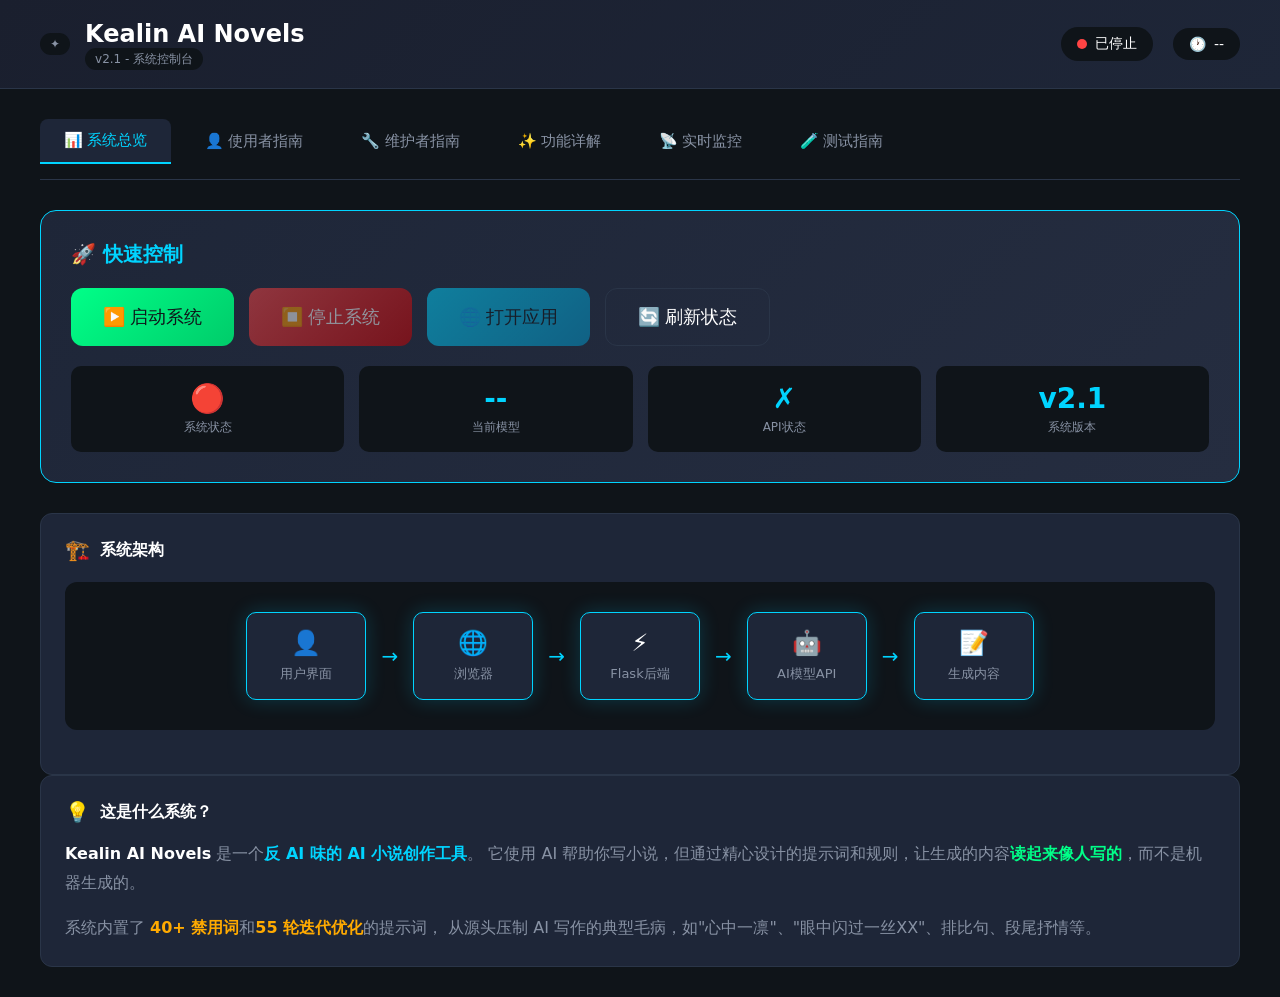
==== dashboard.html @ b48232cb "v2.1: 修复所有按钮无响应的致命 Bug + 测试数据 + Dashboard 更新 ## 修复 - [致命] 修复 JS 变量作用域 bug：const 声明在 try 块内导致后续所有事件绑定" ====
<!DOCTYPE html>
<html lang="zh-CN">
<head>
    <meta charset="UTF-8">
    <meta name="viewport" content="width=device-width, initial-scale=1.0">
    <title>Kealin AI Novels - 系统控制台</title>
    <style>
        * {
            margin: 0;
            padding: 0;
            box-sizing: border-box;
        }

        :root {
            --bg-primary: #0f1419;
            --bg-secondary: #1a1f2e;
            --bg-card: #1e2638;
            --accent: #00d4ff;
            --accent-dark: #0099cc;
            --success: #00ff88;
            --warning: #ffaa00;
            --danger: #ff4444;
            --text-primary: #ffffff;
            --text-secondary: #8892a4;
            --border: #2a3548;
        }

        body {
            font-family: 'Segoe UI', system-ui, -apple-system, sans-serif;
            background: var(--bg-primary);
            color: var(--text-primary);
            min-height: 100vh;
        }

        /* Header */
        .header {
            background: linear-gradient(135deg, var(--bg-secondary), var(--bg-card));
            border-bottom: 1px solid var(--border);
            padding: 20px 40px;
            display: flex;
            justify-content: space-between;
            align-items: center;
        }

        .logo {
            display: flex;
            align-items: center;
            gap: 15px;
        }

        .logo-icon {
            font-size: 32px;
            color: var(--accent);
        }

        .logo h1 {
            font-size: 24px;
            font-weight: 600;
        }

        .logo span {
            font-size: 12px;
            color: var(--text-secondary);
            background: var(--bg-primary);
            padding: 4px 10px;
            border-radius: 12px;
        }

        /* Status Bar */
        .status-bar {
            display: flex;
            gap: 20px;
            align-items: center;
        }

        .status-indicator {
            display: flex;
            align-items: center;
            gap: 8px;
            padding: 8px 16px;
            background: var(--bg-primary);
            border-radius: 20px;
            font-size: 14px;
        }

        .status-dot {
            width: 10px;
            height: 10px;
            border-radius: 50%;
            animation: pulse 2s infinite;
        }

        .status-dot.online { background: var(--success); }
        .status-dot.offline { background: var(--danger); }

        @keyframes pulse {
            0%, 100% { opacity: 1; }
            50% { opacity: 0.5; }
        }

        /* Main Container */
        .container {
            max-width: 1400px;
            margin: 0 auto;
            padding: 30px 40px;
        }

        /* Tabs */
        .tabs {
            display: flex;
            gap: 10px;
            margin-bottom: 30px;
            border-bottom: 1px solid var(--border);
            padding-bottom: 15px;
        }

        .tab {
            padding: 12px 24px;
            background: transparent;
            border: none;
            color: var(--text-secondary);
            font-size: 15px;
            cursor: pointer;
            border-radius: 8px 8px 0 0;
            transition: all 0.3s;
        }

        .tab:hover {
            color: var(--text-primary);
            background: var(--bg-card);
        }

        .tab.active {
            color: var(--accent);
            background: var(--bg-card);
            border-bottom: 2px solid var(--accent);
        }

        /* Panels */
        .panel {
            display: none;
            animation: fadeIn 0.3s ease;
        }

        .panel.active {
            display: block;
        }

        @keyframes fadeIn {
            from { opacity: 0; transform: translateY(10px); }
            to { opacity: 1; transform: translateY(0); }
        }

        /* Cards */
        .grid {
            display: grid;
            grid-template-columns: repeat(auto-fit, minmax(300px, 1fr));
            gap: 20px;
            margin-bottom: 30px;
        }

        .card {
            background: var(--bg-card);
            border-radius: 12px;
            padding: 24px;
            border: 1px solid var(--border);
            transition: all 0.3s;
        }

        .card:hover {
            border-color: var(--accent);
            transform: translateY(-2px);
        }

        .card-header {
            display: flex;
            justify-content: space-between;
            align-items: center;
            margin-bottom: 16px;
        }

        .card-title {
            font-size: 16px;
            font-weight: 600;
            display: flex;
            align-items: center;
            gap: 10px;
        }

        .card-icon {
            font-size: 20px;
        }

        /* Buttons */
        .btn {
            padding: 10px 20px;
            border: none;
            border-radius: 8px;
            font-size: 14px;
            font-weight: 500;
            cursor: pointer;
            transition: all 0.3s;
            display: inline-flex;
            align-items: center;
            gap: 8px;
        }

        .btn-primary {
            background: linear-gradient(135deg, var(--accent), var(--accent-dark));
            color: var(--bg-primary);
        }

        .btn-primary:hover {
            transform: scale(1.05);
            box-shadow: 0 4px 15px rgba(0, 212, 255, 0.3);
        }

        .btn-success {
            background: linear-gradient(135deg, var(--success), #00cc6a);
            color: var(--bg-primary);
        }

        .btn-danger {
            background: linear-gradient(135deg, var(--danger), #cc0000);
            color: white;
        }

        .btn-outline {
            background: transparent;
            border: 1px solid var(--border);
            color: var(--text-primary);
        }

        .btn-outline:hover {
            border-color: var(--accent);
            color: var(--accent);
        }

        .btn:disabled {
            opacity: 0.5;
            cursor: not-allowed;
        }

        .btn-lg {
            padding: 16px 32px;
            font-size: 18px;
            border-radius: 12px;
        }

        /* Control Panel */
        .control-panel {
            background: linear-gradient(135deg, var(--bg-card), #252d40);
            border-radius: 16px;
            padding: 30px;
            margin-bottom: 30px;
            border: 1px solid var(--accent);
        }

        .control-panel h2 {
            font-size: 20px;
            margin-bottom: 20px;
            color: var(--accent);
        }

        .control-buttons {
            display: flex;
            gap: 15px;
            flex-wrap: wrap;
        }

        /* Stats */
        .stats-grid {
            display: grid;
            grid-template-columns: repeat(4, 1fr);
            gap: 15px;
            margin-top: 20px;
        }

        .stat-card {
            background: var(--bg-primary);
            padding: 16px;
            border-radius: 10px;
            text-align: center;
        }

        .stat-value {
            font-size: 28px;
            font-weight: 700;
            color: var(--accent);
        }

        .stat-label {
            font-size: 12px;
            color: var(--text-secondary);
            margin-top: 4px;
        }

        /* Log Console */
        .console {
            background: #0a0e14;
            border-radius: 12px;
            padding: 20px;
            font-family: 'Consolas', 'Monaco', monospace;
            font-size: 13px;
            max-height: 400px;
            overflow-y: auto;
            border: 1px solid var(--border);
        }

        .console-line {
            padding: 4px 0;
            border-bottom: 1px solid rgba(255,255,255,0.05);
        }

        .console-time {
            color: var(--text-secondary);
            margin-right: 10px;
        }

        .console-info { color: var(--accent); }
        .console-success { color: var(--success); }
        .console-warning { color: var(--warning); }
        .console-error { color: var(--danger); }

        /* Feature List */
        .feature-list {
            list-style: none;
        }

        .feature-item {
            padding: 16px;
            border-left: 3px solid var(--border);
            margin-bottom: 12px;
            background: var(--bg-primary);
            border-radius: 0 8px 8px 0;
            transition: all 0.3s;
        }

        .feature-item:hover {
            border-left-color: var(--accent);
            background: var(--bg-secondary);
        }

        .feature-item h4 {
            color: var(--accent);
            margin-bottom: 8px;
            display: flex;
            align-items: center;
            gap: 10px;
        }

        .feature-item p {
            color: var(--text-secondary);
            font-size: 14px;
            line-height: 1.6;
        }

        /* Flow Diagram */
        .flow-container {
            display: flex;
            align-items: center;
            justify-content: center;
            flex-wrap: wrap;
            gap: 15px;
            padding: 30px;
            background: var(--bg-primary);
            border-radius: 12px;
            margin: 20px 0;
        }

        .flow-step {
            background: var(--bg-card);
            padding: 16px 24px;
            border-radius: 10px;
            text-align: center;
            border: 1px solid var(--border);
            min-width: 120px;
        }

        .flow-step.active {
            border-color: var(--accent);
            box-shadow: 0 0 20px rgba(0, 212, 255, 0.2);
        }

        .flow-step .icon {
            font-size: 24px;
            margin-bottom: 8px;
        }

        .flow-step .label {
            font-size: 13px;
            color: var(--text-secondary);
        }

        .flow-arrow {
            color: var(--accent);
            font-size: 20px;
        }

        /* API Status */
        .api-status {
            display: flex;
            align-items: center;
            gap: 12px;
            padding: 16px;
            background: var(--bg-primary);
            border-radius: 10px;
            margin-bottom: 12px;
        }

        .api-icon {
            width: 40px;
            height: 40px;
            border-radius: 10px;
            display: flex;
            align-items: center;
            justify-content: center;
            font-size: 20px;
        }

        .api-icon.connected { background: rgba(0, 255, 136, 0.2); }
        .api-icon.disconnected { background: rgba(255, 68, 68, 0.2); }

        .api-info {
            flex: 1;
        }

        .api-name {
            font-weight: 600;
            margin-bottom: 4px;
        }

        .api-endpoint {
            font-size: 12px;
            color: var(--text-secondary);
            font-family: monospace;
        }

        /* Usage Guide */
        .guide-section {
            background: var(--bg-card);
            border-radius: 12px;
            padding: 24px;
            margin-bottom: 20px;
            border: 1px solid var(--border);
        }

        .guide-section h3 {
            color: var(--accent);
            margin-bottom: 16px;
            display: flex;
            align-items: center;
            gap: 10px;
        }

        .guide-step {
            display: flex;
            gap: 16px;
            margin-bottom: 16px;
            padding: 16px;
            background: var(--bg-primary);
            border-radius: 10px;
        }

        .step-number {
            width: 36px;
            height: 36px;
            background: linear-gradient(135deg, var(--accent), var(--accent-dark));
            color: var(--bg-primary);
            border-radius: 50%;
            display: flex;
            align-items: center;
            justify-content: center;
            font-weight: 700;
            flex-shrink: 0;
        }

        .step-content h4 {
            margin-bottom: 8px;
        }

        .step-content p {
            color: var(--text-secondary);
            font-size: 14px;
            line-height: 1.6;
        }

        /* Screenshots */
        .screenshot-grid {
            display: grid;
            grid-template-columns: repeat(2, 1fr);
            gap: 20px;
            margin: 20px 0;
        }

        .screenshot-card {
            background: var(--bg-primary);
            border-radius: 12px;
            overflow: hidden;
            border: 1px solid var(--border);
            transition: all 0.3s;
        }

        .screenshot-card:hover {
            border-color: var(--accent);
            transform: scale(1.02);
        }

        .screenshot-preview {
            height: 200px;
            background: linear-gradient(135deg, var(--bg-secondary), var(--bg-card));
            display: flex;
            align-items: center;
            justify-content: center;
            font-size: 48px;
        }

        .screenshot-info {
            padding: 16px;
        }

        .screenshot-info h4 {
            margin-bottom: 8px;
        }

        .screenshot-info p {
            font-size: 13px;
            color: var(--text-secondary);
        }

        /* Responsive */
        @media (max-width: 768px) {
            .header {
                flex-direction: column;
                gap: 15px;
                padding: 15px 20px;
            }

            .container {
                padding: 20px;
            }

            .stats-grid {
                grid-template-columns: repeat(2, 1fr);
            }

            .screenshot-grid {
                grid-template-columns: 1fr;
            }

            .flow-container {
                flex-direction: column;
            }

            .flow-arrow {
                transform: rotate(90deg);
            }
        }

        /* Tooltip */
        .tooltip {
            position: relative;
            cursor: help;
        }

        .tooltip::after {
            content: attr(data-tooltip);
            position: absolute;
            bottom: 100%;
            left: 50%;
            transform: translateX(-50%);
            background: var(--bg-primary);
            color: var(--text-primary);
            padding: 8px 12px;
            border-radius: 6px;
            font-size: 12px;
            white-space: nowrap;
            opacity: 0;
            visibility: hidden;
            transition: all 0.3s;
            border: 1px solid var(--border);
        }

        .tooltip:hover::after {
            opacity: 1;
            visibility: visible;
        }

        /* Badge */
        .badge {
            padding: 4px 10px;
            border-radius: 12px;
            font-size: 11px;
            font-weight: 600;
        }

        .badge-success { background: rgba(0, 255, 136, 0.2); color: var(--success); }
        .badge-warning { background: rgba(255, 170, 0, 0.2); color: var(--warning); }
        .badge-danger { background: rgba(255, 68, 68, 0.2); color: var(--danger); }

        /* Table */
        .table {
            width: 100%;
            border-collapse: collapse;
        }

        .table th,
        .table td {
            padding: 12px 16px;
            text-align: left;
            border-bottom: 1px solid var(--border);
        }

        .table th {
            background: var(--bg-primary);
            color: var(--text-secondary);
            font-size: 12px;
            text-transform: uppercase;
        }

        .table tr:hover {
            background: var(--bg-secondary);
        }

        /* Keyboard Shortcut */
        .kbd {
            background: var(--bg-primary);
            border: 1px solid var(--border);
            padding: 4px 8px;
            border-radius: 4px;
            font-size: 12px;
            font-family: monospace;
        }
    </style>
</head>
<body>
    <!-- Header -->
    <header class="header">
        <div class="logo">
            <span class="logo-icon">✦</span>
            <div>
                <h1>Kealin AI Novels</h1>
                <span>v2.1 - 系统控制台</span>
            </div>
        </div>
        <div class="status-bar">
            <div class="status-indicator">
                <div class="status-dot" id="statusDot"></div>
                <span id="statusText">检测中...</span>
            </div>
            <div class="status-indicator">
                <span>🕐</span>
                <span id="uptime">--</span>
            </div>
        </div>
    </header>

    <!-- Main Container -->
    <div class="container">
        <!-- Tabs -->
        <div class="tabs">
            <button class="tab active" data-panel="overview">📊 系统总览</button>
            <button class="tab" data-panel="user-guide">👤 使用者指南</button>
            <button class="tab" data-panel="admin-guide">🔧 维护者指南</button>
            <button class="tab" data-panel="features">✨ 功能详解</button>
            <button class="tab" data-panel="monitor">📡 实时监控</button>
            <button class="tab" data-panel="test">🧪 测试指南</button>
        </div>

        <!-- Panel: Overview -->
        <div class="panel active" id="panel-overview">
            <!-- Control Panel -->
            <div class="control-panel">
                <h2>🚀 快速控制</h2>
                <div class="control-buttons">
                    <button class="btn btn-success btn-lg" id="btnStart" onclick="startSystem()">
                        ▶️ 启动系统
                    </button>
                    <button class="btn btn-danger btn-lg" id="btnStop" onclick="stopSystem()" disabled>
                        ⏹️ 停止系统
                    </button>
                    <button class="btn btn-primary btn-lg" id="btnOpen" onclick="openApp()" disabled>
                        🌐 打开应用
                    </button>
                    <button class="btn btn-outline btn-lg" onclick="refreshStatus()">
                        🔄 刷新状态
                    </button>
                </div>

                <div class="stats-grid">
                    <div class="stat-card">
                        <div class="stat-value" id="statStatus">--</div>
                        <div class="stat-label">系统状态</div>
                    </div>
                    <div class="stat-card">
                        <div class="stat-value" id="statModel">--</div>
                        <div class="stat-label">当前模型</div>
                    </div>
                    <div class="stat-card">
                        <div class="stat-value" id="statAPI">--</div>
                        <div class="stat-label">API状态</div>
                    </div>
                    <div class="stat-card">
                        <div class="stat-value" id="statVersion">v2.1</div>
                        <div class="stat-label">系统版本</div>
                    </div>
                </div>
            </div>

            <!-- System Architecture -->
            <div class="card">
                <div class="card-header">
                    <div class="card-title">
                        <span class="card-icon">🏗️</span>
                        系统架构
                    </div>
                </div>
                <div class="flow-container">
                    <div class="flow-step active">
                        <div class="icon">👤</div>
                        <div class="label">用户界面</div>
                    </div>
                    <div class="flow-arrow">→</div>
                    <div class="flow-step active">
                        <div class="icon">🌐</div>
                        <div class="label">浏览器</div>
                    </div>
                    <div class="flow-arrow">→</div>
                    <div class="flow-step active">
                        <div class="icon">⚡</div>
                        <div class="label">Flask后端</div>
                    </div>
                    <div class="flow-arrow">→</div>
                    <div class="flow-step active">
                        <div class="icon">🤖</div>
                        <div class="label">AI模型API</div>
                    </div>
                    <div class="flow-arrow">→</div>
                    <div class="flow-step active">
                        <div class="icon">📝</div>
                        <div class="label">生成内容</div>
                    </div>
                </div>
            </div>

            <!-- What is this system -->
            <div class="card">
                <div class="card-header">
                    <div class="card-title">
                        <span class="card-icon">💡</span>
                        这是什么系统？
                    </div>
                </div>
                <p style="color: var(--text-secondary); line-height: 1.8; margin-bottom: 16px;">
                    <strong style="color: var(--text-primary);">Kealin AI Novels</strong> 是一个<strong style="color: var(--accent);">反 AI 味的 AI 小说创作工具</strong>。
                    它使用 AI 帮助你写小说，但通过精心设计的提示词和规则，让生成的内容<strong style="color: var(--success);">读起来像人写的</strong>，而不是机器生成的。
                </p>
                <p style="color: var(--text-secondary); line-height: 1.8;">
                    系统内置了 <strong style="color: var(--warning);">40+ 禁用词</strong>和<strong style="color: var(--warning);">55 轮迭代优化</strong>的提示词，
                    从源头压制 AI 写作的典型毛病，如"心中一凛"、"眼中闪过一丝XX"、排比句、段尾抒情等。
                </p>
            </div>
        </div>

        <!-- Panel: User Guide -->
        <div class="panel" id="panel-user-guide">
            <div class="guide-section">
                <h3>🎯 使用者视角：我能用它做什么？</h3>
                <p style="color: var(--text-secondary); margin-bottom: 20px;">
                    作为一个小说创作者，你可以用这个系统完成从构思到成稿的完整流程。
                </p>

                <div class="guide-step">
                    <div class="step-number">1</div>
                    <div class="step-content">
                        <h4>📋 输入设定</h4>
                        <p>在左侧边栏填写小说的基本设定：背景世界观、人物设定、角色关系、核心剧情、写作风格。也可以选择预设模板（都市重生、仙侠修真、玄幻等）快速开始。</p>
                    </div>
                </div>

                <div class="guide-step">
                    <div class="step-number">2</div>
                    <div class="step-content">
                        <h4>📝 生成大纲</h4>
                        <p>点击「AI 生成大纲」按钮，系统会根据你的设定生成一个完整的故事大纲，包括核心矛盾、黄金三章设计、付费点设计等。</p>
                    </div>
                </div>

                <div class="guide-step">
                    <div class="step-number">3</div>
                    <div class="step-content">
                        <h4>📖 拆分章节</h4>
                        <p>点击「从大纲生成章节」，系统会自动将大纲拆分成多个章节细纲，每章都有事件驱动、情绪曲线、钩子强度标注。</p>
                    </div>
                </div>

                <div class="guide-step">
                    <div class="step-number">4</div>
                    <div class="step-content">
                        <h4>✍️ 生成正文</h4>
                        <p>逐章点击「生成正文」或使用「一键生成全部正文」。系统会按照反 AI 味引擎的规则生成高质量的小说正文。</p>
                    </div>
                </div>

                <div class="guide-step">
                    <div class="step-number">5</div>
                    <div class="step-content">
                        <h4>🖱️ 右键打磨</h4>
                        <p>选中任意文本，右键可以看到 15 项打磨操作：AI味检测、去AI味重写、压缩精简、砍形容词、加动作写情绪等。反复打磨直到满意。</p>
                    </div>
                </div>

                <div class="guide-step">
                    <div class="step-number">6</div>
                    <div class="step-content">
                        <h4>📤 导出发布</h4>
                        <p>完成创作后，可以导出为 TXT、Markdown 或 JSON 格式，直接发布到各大小说平台。</p>
                    </div>
                </div>
            </div>

            <!-- Features for users -->
            <div class="guide-section">
                <h3>✨ 使用者可用功能</h3>
                <div class="grid">
                    <div class="card">
                        <h4 style="color: var(--accent); margin-bottom: 12px;">🤖 AI 助手</h4>
                        <p style="color: var(--text-secondary); font-size: 14px;">
                            右侧随时提问，自动感知当前章节上下文。解决写作卡壳、人物塑造、对话润色等问题。
                        </p>
                    </div>
                    <div class="card">
                        <h4 style="color: var(--accent); margin-bottom: 12px;">📚 类型模板</h4>
                        <p style="color: var(--text-secondary); font-size: 14px;">
                            10 种预设类型：都市、仙侠、玄幻、系统流、末日、言情、历史、科幻、游戏、悬疑。
                        </p>
                    </div>
                    <div class="card">
                        <h4 style="color: var(--accent); margin-bottom: 12px;">👤 角色管理</h4>
                        <p style="color: var(--text-secondary); font-size: 14px;">
                            创建角色卡片，记录外貌、性格、口头禅等。自动注入提示词，防止角色 OOC。
                        </p>
                    </div>
                    <div class="card">
                        <h4 style="color: var(--accent); margin-bottom: 12px;">🔍 拆书分析</h4>
                        <p style="color: var(--text-secondary); font-size: 14px;">
                            粘贴参考文本，AI 分析写作技巧。学习优秀作品的句式、节奏、对话、情绪表达。
                        </p>
                    </div>
                </div>
            </div>

            <!-- Screenshots -->
            <div class="guide-section">
                <h3>📸 界面预览</h3>
                <div class="screenshot-grid">
                    <div class="screenshot-card">
                        <div class="screenshot-preview">📋</div>
                        <div class="screenshot-info">
                            <h4>创作工作台</h4>
                            <p>主界面，包含设定面板、大纲区、章节管理、AI助手</p>
                        </div>
                    </div>
                    <div class="screenshot-card">
                        <div class="screenshot-preview">🖱️</div>
                        <div class="screenshot-info">
                            <h4>右键菜单</h4>
                            <p>15项打磨操作：AI味检测、去AI味重写、压缩精简等</p>
                        </div>
                    </div>
                    <div class="screenshot-card">
                        <div class="screenshot-preview">📝</div>
                        <div class="screenshot-info">
                            <h4>提示词配置</h4>
                            <p>自定义大纲、章节、正文的生成提示词</p>
                        </div>
                    </div>
                    <div class="screenshot-card">
                        <div class="screenshot-preview">⚙️</div>
                        <div class="screenshot-info">
                            <h4>模型设置</h4>
                            <p>配置API密钥、切换模型、调整参数</p>
                        </div>
                    </div>
                </div>
            </div>
        </div>

        <!-- Panel: Admin Guide -->
        <div class="panel" id="panel-admin-guide">
            <div class="guide-section">
                <h3>🔧 维护者视角：系统是如何运作的？</h3>
                <p style="color: var(--text-secondary); margin-bottom: 20px;">
                    作为系统维护者，你需要了解系统的技术架构、配置方式和故障排查。
                </p>

                <div class="guide-step">
                    <div class="step-number">1</div>
                    <div class="step-content">
                        <h4>📁 文件结构</h4>
                        <div class="console" style="margin-top: 10px;">
                            <div class="console-line">kealin-AI-novels/</div>
                            <div class="console-line">├── app.py                 <span class="console-info"># Flask 后端主程序</span></div>
                            <div class="console-line">├── .env                   <span class="console-info"># API 配置文件</span></div>
                            <div class="console-line">├── requirements.txt       <span class="console-info"># Python 依赖</span></div>
                            <div class="console-line">├── templates/</div>
                            <div class="console-line">│   └── index.html         <span class="console-info"># 前端页面</span></div>
                            <div class="console-line">├── static/</div>
                            <div class="console-line">│   ├── app.js             <span class="console-info"># 前端逻辑 + 提示词</span></div>
                            <div class="console-line">│   └── style.css          <span class="console-info"># 样式文件</span></div>
                            <div class="console-line">├── start.bat              <span class="console-info"># 启动脚本</span></div>
                            <div class="console-line">├── stop.bat               <span class="console-info"># 停止脚本</span></div>
                            <div class="console-line">└── dashboard.html         <span class="console-info"># 本控制台</span></div>
                        </div>
                    </div>
                </div>

                <div class="guide-step">
                    <div class="step-number">2</div>
                    <div class="step-content">
                        <h4>⚙️ 配置文件 (.env)</h4>
                        <div class="console" style="margin-top: 10px;">
                            <div class="console-line"><span class="console-info"># 主模型配置</span></div>
                            <div class="console-line">PRIMARY_API_KEY=sk-xxxx</div>
                            <div class="console-line">PRIMARY_API_ENDPOINT=https://api.deepseek.com/v1/chat/completions</div>
                            <div class="console-line">PRIMARY_MODEL=deepseek-chat</div>
                            <div class="console-line"></div>
                            <div class="console-line"><span class="console-info"># 辅助模型配置（可选）</span></div>
                            <div class="console-line">SECONDARY_API_KEY=</div>
                            <div class="console-line">SECONDARY_API_ENDPOINT=...</div>
                            <div class="console-line">SECONDARY_MODEL=...</div>
                            <div class="console-line"></div>
                            <div class="console-line"><span class="console-info"># 服务配置</span></div>
                            <div class="console-line">PORT=20000</div>
                            <div class="console-line">HOST=0.0.0.0</div>
                            <div class="console-line">DEBUG=true</div>
                        </div>
                    </div>
                </div>

                <div class="guide-step">
                    <div class="step-number">3</div>
                    <div class="step-content">
                        <h4>🔌 API 端点说明</h4>
                        <table class="table" style="margin-top: 10px;">
                            <thead>
                                <tr>
                                    <th>API</th>
                                    <th>用途</th>
                                    <th>说明</th>
                                </tr>
                            </thead>
                            <tbody>
                                <tr>
                                    <td><code>/gen</code></td>
                                    <td>主生成接口</td>
                                    <td>大纲、章节、正文生成（使用主模型）</td>
                                </tr>
                                <tr>
                                    <td><code>/gen2</code></td>
                                    <td>辅助生成接口</td>
                                    <td>AI迭代优化、拆书等（使用辅助模型）</td>
                                </tr>
                                <tr>
                                    <td><code>/api/config</code></td>
                                    <td>配置管理</td>
                                    <td>GET获取配置，POST更新配置</td>
                                </tr>
                                <tr>
                                    <td><code>/api/health</code></td>
                                    <td>健康检查</td>
                                    <td>返回系统状态、运行时间、模型配置</td>
                                </tr>
                            </tbody>
                        </table>
                    </div>
                </div>

                <div class="guide-step">
                    <div class="step-number">4</div>
                    <div class="step-content">
                        <h4>🛡️ 反 AI 味引擎原理</h4>
                        <p style="color: var(--text-secondary); font-size: 14px; margin-top: 10px;">
                            系统的核心是通过精心设计的提示词来压制 AI 写作的典型毛病：
                        </p>
                        <ul style="color: var(--text-secondary); font-size: 14px; margin-top: 10px; padding-left: 20px;">
                            <li><strong>禁用词清单</strong>：40+个 AI 味词汇，出现即重写</li>
                            <li><strong>结构规则</strong>：句子长短交替、"的"字密度控制、禁排比</li>
                            <li><strong>对话规则</strong>：每句必须暴露信息/性格/推动行动</li>
                            <li><strong>情绪规则</strong>：用动作和结果表达，禁止心理独白</li>
                            <li><strong>开头结尾</strong>：黄金200字冲突、结尾钩子</li>
                        </ul>
                    </div>
                </div>

                <div class="guide-step">
                    <div class="step-number">5</div>
                    <div class="step-content">
                        <h4>🔍 故障排查</h4>
                        <table class="table" style="margin-top: 10px;">
                            <thead>
                                <tr>
                                    <th>问题</th>
                                    <th>原因</th>
                                    <th>解决方案</th>
                                </tr>
                            </thead>
                            <tbody>
                                <tr>
                                    <td>API错误 [404]</td>
                                    <td>Endpoint 缺少路径</td>
                                    <td>确保包含 /v1/chat/completions</td>
                                </tr>
                                <tr>
                                    <td>API错误 [401]</td>
                                    <td>API Key 无效</td>
                                    <td>检查 .env 中的 API_KEY</td>
                                </tr>
                                <tr>
                                    <td>端口被占用</td>
                                    <td>已有实例运行</td>
                                    <td>运行 stop.bat 后重启</td>
                                </tr>
                                <tr>
                                    <td>生成失败</td>
                                    <td>模型不存在</td>
                                    <td>检查模型名称是否正确</td>
                                </tr>
                            </tbody>
                        </table>
                    </div>
                </div>
            </div>

            <!-- API Status -->
            <div class="guide-section">
                <h3>📡 当前 API 状态</h3>
                <div id="apiStatusContainer">
                    <div class="api-status">
                        <div class="api-icon" id="apiPrimaryIcon">🔌</div>
                        <div class="api-info">
                            <div class="api-name">主模型</div>
                            <div class="api-endpoint" id="apiPrimaryEndpoint">--</div>
                        </div>
                        <span class="badge" id="apiPrimaryBadge">--</span>
                    </div>
                    <div class="api-status">
                        <div class="api-icon" id="apiSecondaryIcon">🔌</div>
                        <div class="api-info">
                            <div class="api-name">辅助模型</div>
                            <div class="api-endpoint" id="apiSecondaryEndpoint">--</div>
                        </div>
                        <span class="badge" id="apiSecondaryBadge">--</span>
                    </div>
                </div>
            </div>
        </div>

        <!-- Panel: Features -->
        <div class="panel" id="panel-features">
            <div class="guide-section">
                <h3>✨ 功能详解</h3>
                <ul class="feature-list">
                    <li class="feature-item">
                        <h4>📋 大纲生成</h4>
                        <p>输入设定，生成完整大纲。要求矛盾尖锐、转折有因果，自带黄金三章设计。包含核心卖点、故事梗概、人物设定、情节主线、关键转折、付费点设计。</p>
                    </li>
                    <li class="feature-item">
                        <h4>📖 章节拆解</h4>
                        <p>大纲自动拆成章节细纲。每章标注：事件驱动、情绪曲线、钩子强度（1-5星）。确保章节连贯，上一章的因导致下一章的果。</p>
                    </li>
                    <li class="feature-item">
                        <h4>✍️ 正文生成</h4>
                        <p>逐章生成正文，内置反 AI 味引擎。开头有冲突（黄金200字），结尾有钩子。句子长短交替，禁止排比和段尾抒情。</p>
                    </li>
                    <li class="feature-item">
                        <h4>🖱️ 右键菜单（15项）</h4>
                        <p>
                            <strong>AI味检测</strong>：10项维度打分，0-100<br>
                            <strong>去AI味重写</strong>：按禁用词清单重洗<br>
                            <strong>压缩精简</strong>：字数减40%信息量不丢<br>
                            <strong>砍形容词</strong>：温暖的阳光→阳光<br>
                            <strong>加动作写情绪</strong>：他很愤怒→他把杯子摔了<br>
                            <strong>加口语感</strong>：像讲故事不像写作文<br>
                            <strong>加伏笔</strong>：埋线+标注回收点<br>
                            <strong>改节奏</strong>：紧张处快刀斩，重要处慢镜头<br>
                            <strong>加感官描写</strong>：五感细节替代抽象形容<br>
                            <strong>续写</strong>：接着往下写500-1000字<br>
                            <strong>改风格</strong>：热血/悬疑/搞笑/文艺/硬核
                        </p>
                    </li>
                    <li class="feature-item">
                        <h4>🤖 AI 助手</h4>
                        <p>右侧面板随时问，自动感知当前章节上下文。解决写作卡壳、人物塑造、对话润色、节奏把控等问题。回答简洁直接，举例说明。</p>
                    </li>
                    <li class="feature-item">
                        <h4>📚 类型模板</h4>
                        <p>10种预设类型：都市重生、仙侠修真、东方玄幻、系统流、末日求生、现代言情、历史架空、科幻末世、游戏竞技、悬疑推理。一键填充设定。</p>
                    </li>
                    <li class="feature-item">
                        <h4>👤 角色管理</h4>
                        <p>创建角色卡片，记录外貌特征、性格特点、口头禅、背景故事。自动注入提示词，防止角色 OOC（Out of Character）。</p>
                    </li>
                    <li class="feature-item">
                        <h4>🌍 世界观笔记</h4>
                        <p>统一管理设定、规则、地名、势力。保持世界观一致性，避免前后矛盾。</p>
                    </li>
                    <li class="feature-item">
                        <h4>💡 灵感笔记</h4>
                        <p>随时记录灵感，支持标签分类。可一键插入到当前章节正文。</p>
                    </li>
                    <li class="feature-item">
                        <h4>🔍 拆书分析</h4>
                        <p>粘贴参考文本，AI 分析写作技巧。维度：句式、节奏、对话、情绪、描写。学习优秀作品的优点。</p>
                    </li>
                    <li class="feature-item">
                        <h4>✅ 一致性检查</h4>
                        <p>检查人名、地名、时间线、性格是否前后一致。自动发现矛盾并给出修改建议。</p>
                    </li>
                    <li class="feature-item">
                        <h4>👁️ 读者视角审查</h4>
                        <p>AI 模拟挑剔读者，指出哪里会让人弃书、跳读。发现爽点和槽点。</p>
                    </li>
                    <li class="feature-item">
                        <h4>📤 导出</h4>
                        <p>支持 JSON / TXT / Markdown 三种格式导出。TXT 可直接发布到小说平台。</p>
                    </li>
                    <li class="feature-item">
                        <h4>🔧 版本历史</h4>
                        <p>自动保存版本快照，最多20版。随时回滚到之前的状态。</p>
                    </li>
                    <li class="feature-item">
                        <h4>📊 写作日历</h4>
                        <p>每日字数可视化，设置写作目标，激励持续输出。</p>
                    </li>
                </ul>

                <!-- v2.1 Fix Notes -->
                <div style="margin-top: 30px; padding-top: 20px; border-top: 1px solid var(--border);">
                    <h3 style="color: var(--warning); margin-bottom: 16px; display: flex; align-items: center; gap: 10px;">
                        <span>🔧</span> v2.1 修复日志 (2026-07-09)
                    </h3>

                    <div class="feature-item" style="border-left-color: var(--success);">
                        <h4>🐛 修复：所有按钮无响应的致命 Bug</h4>
                        <p><strong>根本原因</strong>：JavaScript 中 <code>const</code> 声明的变量在 <code>try</code> 块内是块作用域的。当 <code>DOMContentLoaded</code> 回调中后续代码在 <code>try</code> 块外引用这些变量时（如 <code>if (genreSelect)</code>），抛出 <code>ReferenceError</code>，导致整个初始化函数崩溃，<strong>所有事件绑定失效</strong>。</p>
                        <p><strong>修复方案</strong>：将 <code>genreSelect</code>、<code>promptOutline</code> 等7个变量的声明提升到回调函数顶层（<code>let</code>），在 <code>try</code> 块内赋值。确保所有按钮绑定都能正常执行。</p>
                        <p style="color: var(--success);">影响范围：生成大纲、生成章节、生成正文、添加角色、添加笔记、记录灵感、生成书名/简介、思维导图、拆书分析、一致性检查、读者审查、版本历史、保存配置等<strong>全部功能</strong>。</p>
                    </div>

                    <div class="feature-item" style="border-left-color: var(--success);">
                        <h4>🐛 修复：模型设置无法保存</h4>
                        <p>保存按钮事件绑定从未执行。修复后同时优化了保存逻辑——仅在用户输入新密钥时才发送 API Key，避免空值覆盖已有密钥。模型配置加载时也正确填充 Temperature 和 Max Tokens 字段。</p>
                    </div>

                    <div class="feature-item" style="border-left-color: var(--success);">
                        <h4>🐛 修复：恢复默认按钮无响应</h4>
                        <p>同上根因，事件绑定从未执行。同时将变量引用提升到函数作用域，确保恢复操作能正确访问 DOM 元素。</p>
                    </div>

                    <div class="feature-item" style="border-left-color: var(--accent);">
                        <h4>✨ 新增：菜单配置恢复默认</h4>
                        <p>在提示词配置页的「右键菜单提示词」区域新增「恢复默认」按钮，可一键恢复所有右键菜单配置到初始状态。</p>
                    </div>

                    <div class="feature-item" style="border-left-color: var(--accent);">
                        <h4>✨ 新增：搜索对话历史</h4>
                        <p>AI 助手面板新增搜索按钮绑定，可搜索历史对话内容。</p>
                    </div>

                    <div class="feature-item" style="border-left-color: var(--accent);">
                        <h4>✨ 新增：测试数据文件</h4>
                        <p>提供 <code>test-data.json</code> 测试数据，可通过导入按钮一键加载，包含完整的都市重生小说示例项目，快速验证所有功能。</p>
                    </div>
                </div>
            </div>
        </div>

        <!-- Panel: Monitor -->
        <div class="panel" id="panel-monitor">
            <div class="guide-section">
                <h3>📡 实时监控</h3>
                <div style="display: flex; gap: 15px; margin-bottom: 20px;">
                    <button class="btn btn-primary" onclick="refreshStatus()">🔄 刷新状态</button>
                    <button class="btn btn-outline" onclick="clearLog()">🗑️ 清空日志</button>
                </div>

                <div class="stats-grid" style="margin-bottom: 20px;">
                    <div class="stat-card">
                        <div class="stat-value" id="monitorStatus">--</div>
                        <div class="stat-label">系统状态</div>
                    </div>
                    <div class="stat-card">
                        <div class="stat-value" id="monitorUptime">--</div>
                        <div class="stat-label">运行时间</div>
                    </div>
                    <div class="stat-card">
                        <div class="stat-value" id="monitorModel">--</div>
                        <div class="stat-label">当前模型</div>
                    </div>
                    <div class="stat-card">
                        <div class="stat-value" id="monitorPort">20000</div>
                        <div class="stat-label">服务端口</div>
                    </div>
                </div>

                <h4 style="margin-bottom: 12px;">📋 系统日志</h4>
                <div class="console" id="systemLog">
                    <div class="console-line">
                        <span class="console-time">[系统]</span>
                        <span class="console-info">控制台已加载，点击"刷新状态"检查系统...</span>
                    </div>
                </div>
            </div>
        </div>

        <!-- Panel: Test Guide -->
        <div class="panel" id="panel-test">
            <div class="guide-section">
                <h3>🧪 功能测试指南</h3>
                <p style="color: var(--text-secondary); margin-bottom: 20px;">
                    项目根目录提供了 <code>test-data.json</code> 测试数据文件。打开应用后点击右上角「导入」按钮即可加载全部测试数据。
                </p>

                <div class="guide-step">
                    <div class="step-number">1</div>
                    <div class="step-content">
                        <h4>📥 导入测试数据</h4>
                        <p>打开应用 → 点击右上角「导入」按钮(↑图标) → 选择 <code>test-data.json</code> → 页面自动刷新。你将看到：预填充的设定、完整大纲、3个章节(第1章含正文)、3个角色卡片、2条世界观笔记、2条灵感笔记、AI对话历史。</p>
                    </div>
                </div>

                <div class="guide-step">
                    <div class="step-number">2</div>
                    <div class="step-content">
                        <h4>📋 测试大纲生成</h4>
                        <p>清空大纲区 → 点击「AI 生成大纲」→ 确认：①提示词预览弹窗可编辑 ②流式生成正常 ③内容填充到文本框 ④字数统计更新。也可点击「预览提示词」查看完整提示词。</p>
                    </div>
                </div>

                <div class="guide-step">
                    <div class="step-number">3</div>
                    <div class="step-content">
                        <h4>📖 测试章节生成</h4>
                        <p>有大纲后 → 点击「从大纲生成章节」→ 确认：①按 <code>###fenge</code> 正确拆分 ②每章显示标题/字数/状态 ③点击可展开/折叠 ④上移/下移/删除按钮可用。</p>
                    </div>
                </div>

                <div class="guide-step">
                    <div class="step-number">4</div>
                    <div class="step-content">
                        <h4>✍️ 测试正文生成</h4>
                        <p>展开章节 → 点击「生成正文」→ 确认：①流式输出到文本框 ②光标闪烁动画 ③完成后字数更新 ④「一键生成全部正文」可批量生成。</p>
                    </div>
                </div>

                <div class="guide-step">
                    <div class="step-number">5</div>
                    <div class="step-content">
                        <h4>🖱️ 测试右键菜单</h4>
                        <p>在大纲或正文中选中文字 → 右键 → 确认：①菜单正确弹出 ②点击后显示提示词预览 ③确认后AI生成 ④可应用更改到原文。</p>
                    </div>
                </div>

                <div class="guide-step">
                    <div class="step-number">6</div>
                    <div class="step-content">
                        <h4>🤖 测试AI助手</h4>
                        <p>右侧面板输入问题 → Enter发送 → 确认：①消息显示 ②流式响应 ③对话历史保存 ④清空对话 ⑤搜索对话。</p>
                    </div>
                </div>

                <div class="guide-step">
                    <div class="step-number">7</div>
                    <div class="step-content">
                        <h4>⚡ 测试快捷操作</h4>
                        <p>①AI生成书名 ②AI生成简介 ③思维导图(大纲可视化) ④拆书分析(粘贴文本) ⑤一致性检查 ⑥读者视角审查 ⑦版本历史 ⑧写作日历。</p>
                    </div>
                </div>

                <div class="guide-step">
                    <div class="step-number">8</div>
                    <div class="step-content">
                        <h4>⚙️ 测试模型设置与提示词</h4>
                        <p>①切换到「模型设置」确认参数加载 ②修改后保存 ③切换到「提示词配置」④测试「恢复默认」按钮(大纲/章节/正文/菜单) ⑤修改提示词后保存。</p>
                    </div>
                </div>

                <div class="guide-step">
                    <div class="step-number">9</div>
                    <div class="step-content">
                        <h4>📤 测试导出</h4>
                        <p>①导出JSON → 下载.json ②导出TXT → 下载.txt ③导出MD → 下载.md ④快捷键 Ctrl+S 保存、Ctrl+E 导出、Ctrl+/ 聚焦AI、Esc 关闭弹窗。</p>
                    </div>
                </div>
            </div>

            <div class="guide-section">
                <h3>✅ v2.1 功能测试清单</h3>
                <table class="table">
                    <thead>
                        <tr><th>功能</th><th>操作</th><th>预期结果</th><th>状态</th></tr>
                    </thead>
                    <tbody>
                        <tr><td>AI 生成大纲</td><td>点击按钮</td><td>流式生成大纲</td><td><span class="badge badge-success">✓ 已修复</span></td></tr>
                        <tr><td>从大纲生成章节</td><td>点击按钮</td><td>拆分章节</td><td><span class="badge badge-success">✓ 已修复</span></td></tr>
                        <tr><td>生成正文</td><td>章节内点击</td><td>流式生成正文</td><td><span class="badge badge-success">✓ 已修复</span></td></tr>
                        <tr><td>添加角色</td><td>点击按钮</td><td>弹窗编辑</td><td><span class="badge badge-success">✓ 已修复</span></td></tr>
                        <tr><td>添加笔记</td><td>点击按钮</td><td>弹窗编辑</td><td><span class="badge badge-success">✓ 已修复</span></td></tr>
                        <tr><td>记录灵感</td><td>点击按钮</td><td>弹窗记录</td><td><span class="badge badge-success">✓ 已修复</span></td></tr>
                        <tr><td>AI生成书名</td><td>点击按钮</td><td>弹窗生成</td><td><span class="badge badge-success">✓ 已修复</span></td></tr>
                        <tr><td>AI生成简介</td><td>点击按钮</td><td>弹窗生成</td><td><span class="badge badge-success">✓ 已修复</span></td></tr>
                        <tr><td>思维导图</td><td>点击按钮</td><td>大纲可视化</td><td><span class="badge badge-success">✓ 已修复</span></td></tr>
                        <tr><td>拆书分析</td><td>点击按钮</td><td>文本分析</td><td><span class="badge badge-success">✓ 已修复</span></td></tr>
                        <tr><td>一致性检查</td><td>点击按钮</td><td>检查一致性</td><td><span class="badge badge-success">✓ 已修复</span></td></tr>
                        <tr><td>读者视角审查</td><td>点击按钮</td><td>模拟读者</td><td><span class="badge badge-success">✓ 已修复</span></td></tr>
                        <tr><td>版本历史</td><td>点击按钮</td><td>查看/恢复</td><td><span class="badge badge-success">✓ 已修复</span></td></tr>
                        <tr><td>恢复默认提示词</td><td>点击按钮</td><td>恢复默认值</td><td><span class="badge badge-success">✓ 已修复</span></td></tr>
                        <tr><td>恢复默认菜单</td><td>点击按钮</td><td>恢复默认值</td><td><span class="badge badge-success">✓ 新增</span></td></tr>
                        <tr><td>保存模型配置</td><td>点击按钮</td><td>保存成功</td><td><span class="badge badge-success">✓ 已修复</span></td></tr>
                        <tr><td>搜索对话历史</td><td>点击搜索按钮</td><td>搜索结果</td><td><span class="badge badge-success">✓ 已修复</span></td></tr>
                    </tbody>
                </table>
            </div>

            <div class="guide-section">
                <h3>📁 测试数据说明</h3>
                <p style="color: var(--text-secondary); line-height: 1.8; margin-bottom: 16px;">
                    <code>test-data.json</code> 包含一个完整的都市重生小说示例项目：
                </p>
                <ul style="color: var(--text-secondary); font-size: 14px; padding-left: 20px; line-height: 2;">
                    <li><strong>设定</strong>：程序员陈默获得「看到漏洞」超能力的都市故事</li>
                    <li><strong>大纲</strong>：完整的故事大纲，含黄金三章设计、人物设定、情节主线</li>
                    <li><strong>章节</strong>：3个章节，第1章含完整正文，第2-3章含细纲</li>
                    <li><strong>角色</strong>：3个角色卡片（陈默、林晚、王建国）</li>
                    <li><strong>笔记</strong>：2条世界观笔记（超能力规则、公司架构）</li>
                    <li><strong>灵感</strong>：2条灵感笔记（剧情想法、结局构思）</li>
                    <li><strong>对话</strong>：AI助手对话历史</li>
                </ul>
            </div>
        </div>
    </div>

    <script>
        // State
        let isOnline = false;
        let logEntries = [];

        // Tab switching
        document.querySelectorAll('.tab').forEach(tab => {
            tab.addEventListener('click', () => {
                document.querySelectorAll('.tab').forEach(t => t.classList.remove('active'));
                document.querySelectorAll('.panel').forEach(p => p.classList.remove('active'));
                tab.classList.add('active');
                document.getElementById('panel-' + tab.dataset.panel).classList.add('active');
            });
        });

        // Logging
        function addLog(message, type = 'info') {
            const time = new Date().toLocaleTimeString();
            const logEl = document.getElementById('systemLog');
            const line = document.createElement('div');
            line.className = 'console-line';
            line.innerHTML = `<span class="console-time">[${time}]</span><span class="console-${type}">${message}</span>`;
            logEl.appendChild(line);
            logEl.scrollTop = logEl.scrollHeight;
            logEntries.push({ time, message, type });
        }

        function clearLog() {
            document.getElementById('systemLog').innerHTML = '';
            logEntries = [];
            addLog('日志已清空', 'info');
        }

        // Check system status
        async function refreshStatus() {
            addLog('正在检查系统状态...', 'info');

            try {
                const response = await fetch('http://localhost:20000/api/health');
                const data = await response.json();

                if (data.status === 'ok') {
                    isOnline = true;
                    updateStatusUI(true, data);
                    addLog('系统在线 ✓', 'success');
                    addLog(`运行时间: ${data.uptime_human}`, 'info');
                    addLog(`主模型: ${data.models.primary.model} (${data.models.primary.configured ? '已配置' : '未配置'})`, 'info');
                } else {
                    isOnline = false;
                    updateStatusUI(false);
                    addLog('系统异常', 'error');
                }
            } catch (error) {
                isOnline = false;
                updateStatusUI(false);
                addLog('系统离线 - ' + error.message, 'error');
            }
        }

        function updateStatusUI(online, data = null) {
            const dot = document.getElementById('statusDot');
            const text = document.getElementById('statusText');

            dot.className = 'status-dot ' + (online ? 'online' : 'offline');
            text.textContent = online ? '运行中' : '已停止';

            document.getElementById('statStatus').textContent = online ? '🟢' : '🔴';
            document.getElementById('statModel').textContent = data?.models?.primary?.model || '--';
            document.getElementById('statAPI').textContent = data?.models?.primary?.configured ? '✓' : '✗';
            document.getElementById('uptime').textContent = data?.uptime_human || '--';

            document.getElementById('monitorStatus').textContent = online ? '🟢' : '🔴';
            document.getElementById('monitorUptime').textContent = data?.uptime_human || '--';
            document.getElementById('monitorModel').textContent = data?.models?.primary?.model || '--';

            // Update API status
            if (data?.models) {
                document.getElementById('apiPrimaryEndpoint').textContent = data.models.primary.endpoint;
                document.getElementById('apiPrimaryBadge').textContent = data.models.primary.configured ? '已配置' : '未配置';
                document.getElementById('apiPrimaryBadge').className = 'badge ' + (data.models.primary.configured ? 'badge-success' : 'badge-danger');
                document.getElementById('apiPrimaryIcon').className = 'api-icon ' + (data.models.primary.configured ? 'connected' : 'disconnected');

                document.getElementById('apiSecondaryEndpoint').textContent = data.models.secondary.endpoint;
                document.getElementById('apiSecondaryBadge').textContent = data.models.secondary.configured ? '已配置' : '未配置';
                document.getElementById('apiSecondaryBadge').className = 'badge ' + (data.models.secondary.configured ? 'badge-success' : 'badge-warning');
                document.getElementById('apiSecondaryIcon').className = 'api-icon ' + (data.models.secondary.configured ? 'connected' : 'disconnected');
            }

            // Update buttons
            document.getElementById('btnStart').disabled = online;
            document.getElementById('btnStop').disabled = !online;
            document.getElementById('btnOpen').disabled = !online;
        }

        // Start system
        async function startSystem() {
            addLog('正在启动系统...', 'info');

            // In a real implementation, this would trigger the batch file
            // For now, we'll simulate
            document.getElementById('btnStart').disabled = true;
            document.getElementById('btnStart').innerHTML = '⏳ 启动中...';

            // Try to check if already running
            setTimeout(async () => {
                await refreshStatus();
                if (isOnline) {
                    addLog('系统启动成功！', 'success');
                    document.getElementById('btnStart').innerHTML = '▶️ 启动系统';
                } else {
                    addLog('请手动运行 start.bat 启动系统', 'warning');
                    document.getElementById('btnStart').disabled = false;
                    document.getElementById('btnStart').innerHTML = '▶️ 启动系统';
                }
            }, 2000);
        }

        // Stop system
        async function stopSystem() {
            addLog('正在停止系统...', 'warning');
            // In a real implementation, this would trigger stop.bat
            addLog('请手动运行 stop.bat 停止系统', 'warning');
        }

        // Open application
        function openApp() {
            if (isOnline) {
                window.open('http://localhost:20000', '_blank');
                addLog('已打开应用', 'success');
            }
        }

        // Auto-refresh every 30 seconds
        setInterval(refreshStatus, 30000);

        // Initial load
        window.addEventListener('load', () => {
            refreshStatus();
        });
    </script>
</body>
</html>
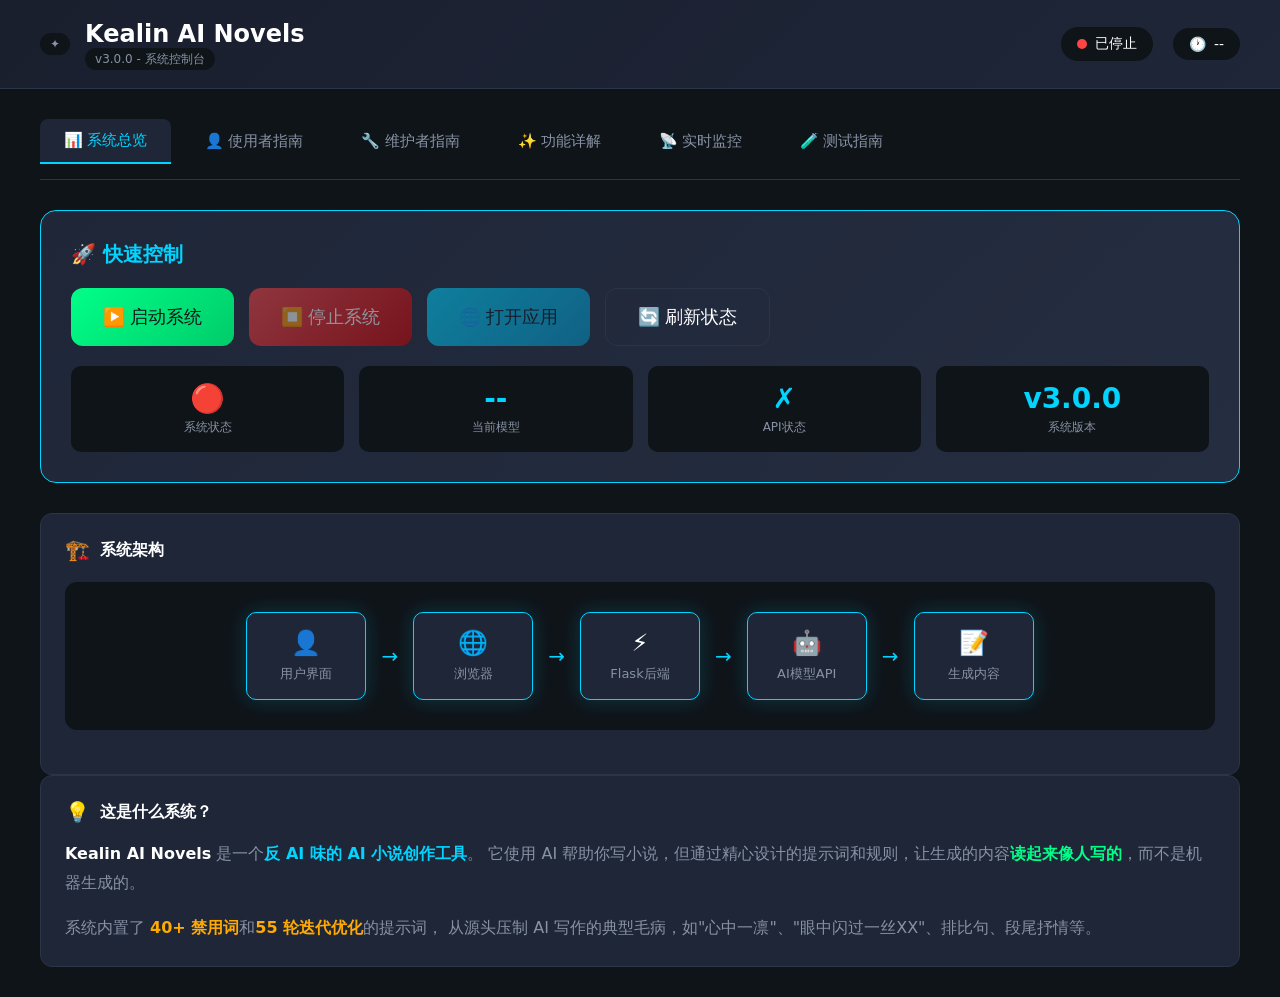
==== commit 766c6bd0: "feat: v3.0 — 无限画布、角色管理面板、连接线修复、字数统计修复 - 新增无限画布引擎 (canvas-engine.js)，支持节点拖拽、框选、缩放、连线 - 新增角色管理面板，支持查看/" ====
--- a/dashboard.html
+++ b/dashboard.html
@@ -640,7 +640,7 @@
             <span class="logo-icon">✦</span>
             <div>
                 <h1>Kealin AI Novels</h1>
-                <span>v2.1 - 系统控制台</span>
+                <span>v3.0.0 - 系统控制台</span>
             </div>
         </div>
         <div class="status-bar">
@@ -701,7 +701,7 @@
                         <div class="stat-label">API状态</div>
                     </div>
                     <div class="stat-card">
-                        <div class="stat-value" id="statVersion">v2.1</div>
+                        <div class="stat-value" id="statVersion">v3.0.0</div>
                         <div class="stat-label">系统版本</div>
                     </div>
                 </div>
@@ -1135,10 +1135,10 @@
                     </li>
                 </ul>
 
-                <!-- v2.1 Fix Notes -->
+                <!-- v3.0 Fix Notes -->
                 <div style="margin-top: 30px; padding-top: 20px; border-top: 1px solid var(--border);">
                     <h3 style="color: var(--warning); margin-bottom: 16px; display: flex; align-items: center; gap: 10px;">
-                        <span>🔧</span> v2.1 修复日志 (2026-07-09)
+                        <span>🔧</span> v3.0 全面修复日志 (2026-07-10)
                     </h3>
 
                     <div class="feature-item" style="border-left-color: var(--success);">
@@ -1296,7 +1296,7 @@
             </div>
 
             <div class="guide-section">
-                <h3>✅ v2.1 功能测试清单</h3>
+                <h3>✅ v3.0 功能测试清单</h3>
                 <table class="table">
                     <thead>
                         <tr><th>功能</th><th>操作</th><th>预期结果</th><th>状态</th></tr>
